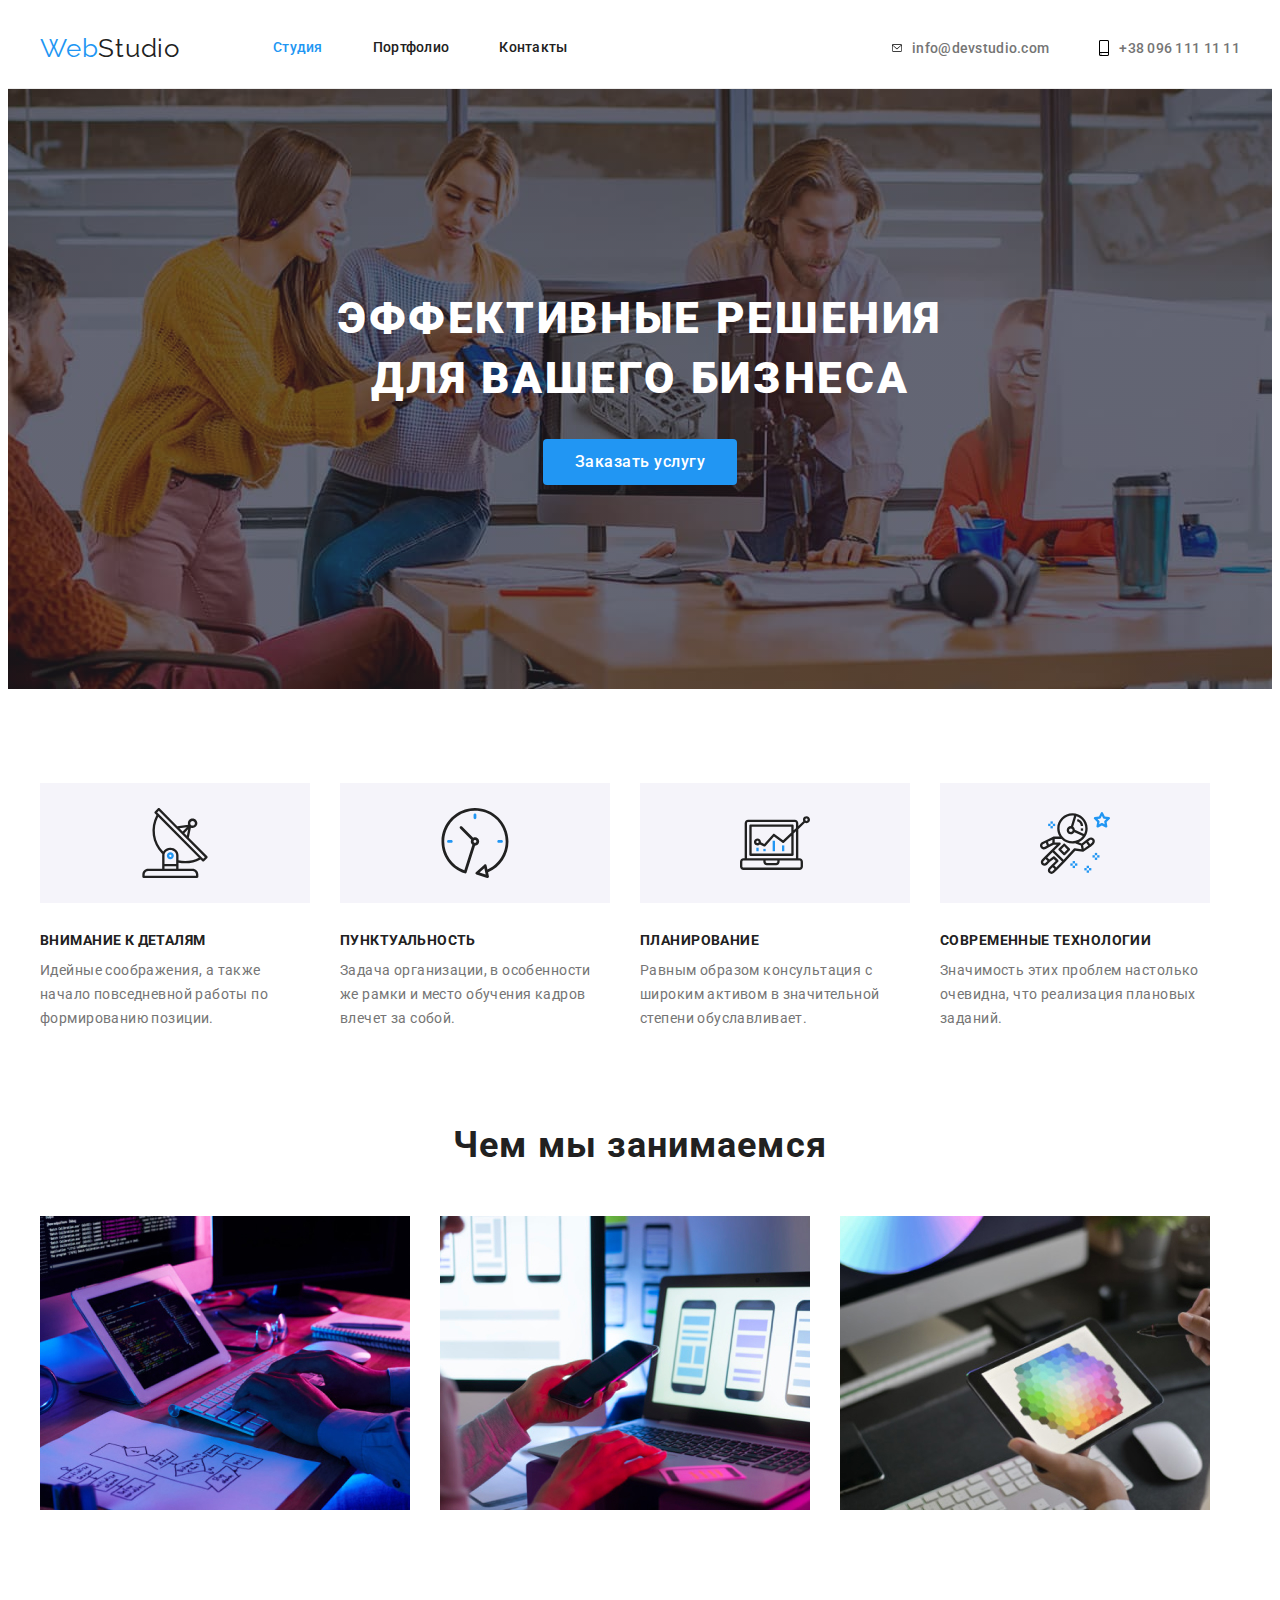
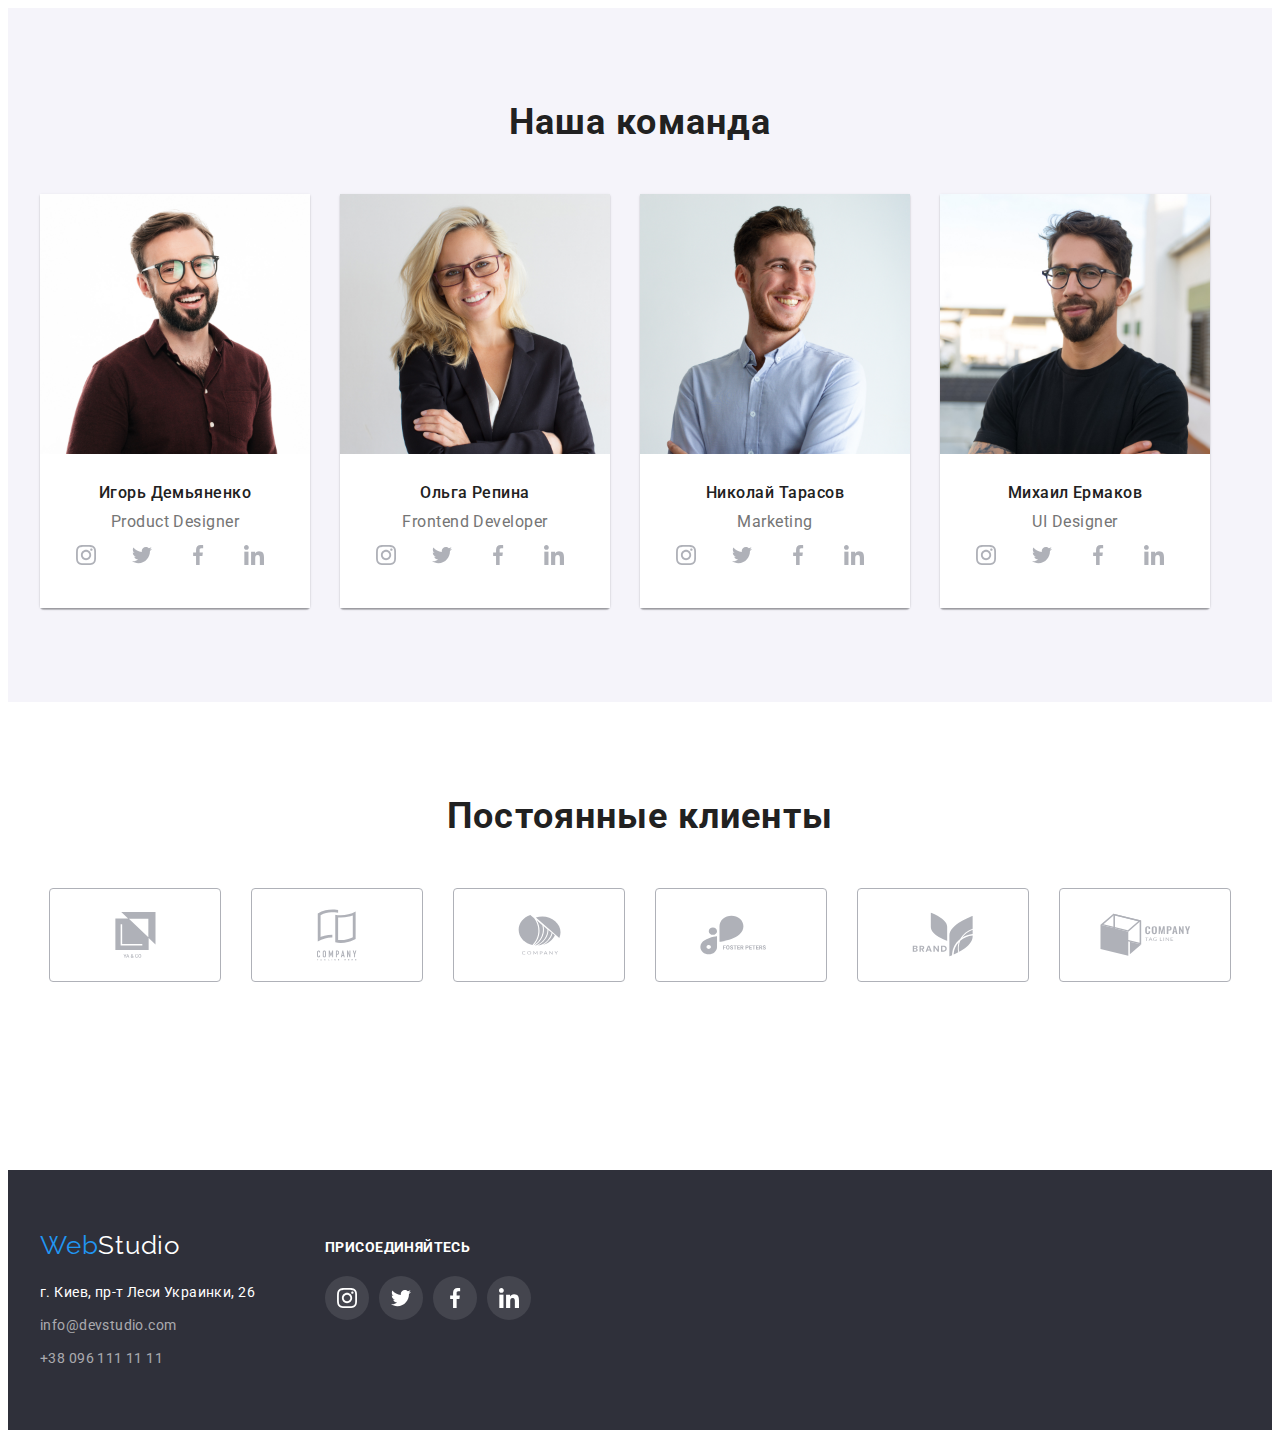
==== index.html @ 453e437d "homework4" ====
<!DOCTYPE html>
<html lang="ru">

<head>
	<meta charset="UTF-8" />
	<meta http-equiv="X-UA-Compatible" content="IE=edge" />
	<meta name="viewport" content="width=device-width, initial-scale=1.0" />
	<title>Studio</title>

	<link rel="stylesheet" href="https://cdnjs.cloudflare.com/ajax/libs/modern-normalize/1.1.0/modern-normalize.min.css"
		integrity="sha512-wpPYUAdjBVSE4KJnH1VR1HeZfpl1ub8YT/NKx4PuQ5NmX2tKuGu6U/JRp5y+Y8XG2tV+wKQpNHVUX03MfMFn9Q=="
		crossorigin="anonymous" referrerpolicy="no-referrer" />

	<link rel="preconnect" href="https://fonts.googleapis.com">

	<link rel="preconnect" href="https://fonts.gstatic.com" crossorigin>

	<link
		href="https://fonts.googleapis.com/css2?family=Raleway:wght@700&family=Roboto:wght@400;500;700;900&display=swap"
		rel="stylesheet">

	<link rel="stylesheet" href="./css/styles.css ">
</head>

<body>
	<header class="header">
		<div class="container header-container">
			<a class="logo link" href="">Web<span>Studio</span></a>
			<nav>
				<ul class="site-nav list">
					<li class="item"><a href="" class="link current">Студия</a></li>
					<li class="item"><a href="./portfolio.html " class="link">Портфолио</a></li>
					<li class="item"><a href="" class="link">Контакты</a></li>
				</ul>
			</nav>
			<div class="contact">
				<a href="mailto:info@devstudio.com" class="link contact-link">
					<svg class="header-icon" width="10" height="16">
						<use href="./images/icons.svg#icon-envelope-hover"></use>
					</svg>
					info@devstudio.com</a>
				<a href="tel:+380961111111" class="link contact-link"><svg class="header-icon" width="10" height="16">
						<use href="./images/icons.svg#icon-smartphone"></use>
					</svg>
					+38 096 111 11 11
				</a>
			</div>
		</div>

	</header>

	<main>
		<section class="hero">
			<div class="overlay">
				<div class="container hero-box">
					<h1 class="hero-title">Эффективные решения для вашего бизнеса</h1>
					<button type="button" class="button primary">Заказать услугу</button>
				</div>
			</div>
		</section>

		<section class="features">
			<div class="container">
				<ul class="features-list list">
					<li class="features-item icon-attention">
						<p class="features-title">Внимание к деталям</p>
						<p class="features-text">
							Идейные соображения, а также начало повседневной работы по
							формированию позиции.
						</p>
					</li>

					<li class="features-item icon-punctuality">
						<p class="features-title">Пунктуальность</p>
						<p class="features-text">
							Задача организации, в особенности же рамки и место обучения кадров
							влечет за собой.
						</p>
					</li>

					<li class="features-item icon-planning">
						<p class="features-title">Планирование</p>
						<p class="features-text">
							Равным образом консультация с широким активом в значительной
							степени обуславливает.
						</p>
					</li>

					<li class="features-item icon-technologies">
						<p class="features-title">Современные технологии</p>
						<p class="features-text">
							Значимость этих проблем настолько очевидна, что реализация
							плановых заданий.
						</p>
					</li>
				</ul>
			</div>
		</section>

		<section class="services">
			<div class="container">
				<h2 class="section-title">Чем мы занимаемся</h2>
				<ul class="services-list list">
					<li class="services-item">
						<img src="./images/what we do/img1.jpg" alt="чем мы занимаемся 1" width="370" />
					</li>
					<li class="services-item">
						<img src="./images/what we do/img2.jpg" alt="чем мы занимаемся 2" width="370" />
					</li>
					<li class="services-item">
						<img src="./images/what we do/img3.jpg" alt="чем мы занимаемся 3" width="370" />
					</li>
				</ul>
			</div>
		</section>

		<section class="team">
			<div class="container">
				<h2 class="section-title">Наша команда</h2>
				<ul class="team-list list">
					<li class="team-card">
						<img src="./images/team/img1.jpg" alt="демьяненко" width="270" />
						<div class="team-info">
							<p class="team-name">Игорь Демьяненко</p>
							<p class="team-position">Product Designer</p>
							<ul class="social-media list">
							<li class="social-media-item">
								<a class="social-media-link link" href="">
									<svg class="social-media-icon" width="20" height="20">
										<use href="./images/icons.svg#icon-instagram-2"></use>
									</svg>
								</a>
							</li>

							<li class="social-media-item">
								<a class="social-media-link link" href="">
									<svg class="social-media-icon" width="20" height="20">
										<use href="./images/icons.svg#icon-twitter-1"></use>
									</svg>
									</a>
							</li>

							<li class="social-media-item">
								<a class="social-media-link link" href="">
									<svg class="social-media-icon"  width="20" height="20">
										<use href="./images/icons.svg#icon-facebook-1"></use>
									</svg>
									</a>
							</li>

							<li class="social-media-item">
								<a class="social-media-link link" href="">
									<svg class="social-media-icon"  width="20" height="20">
										<use href="./images/icons.svg#icon-linkedin-1"></use>
									</svg>
									</a>
							</li>
						</ul>
						</div>
						
					</li>

					<li class="team-card">
						<img src="./images/team/img2.jpg" alt="репина" width="270" />
						<div class="team-info">
							<p class="team-name">Ольга Репина</p>
							<p class="team-position">Frontend Developer</p>
						

						<ul class="social-media list">
							<li class="social-media-item">
								<a class="social-media-link link" href="">
									<svg class="social-media-icon"  width="20" height="20">
										<use href="./images/icons.svg#icon-instagram-2"></use>
									</svg>
									</a>
							</li>

							<li class="social-media-item">
								<a class="social-media-link link" href="">
									<svg class="social-media-icon" width="20" height="20">
										<use href="./images/icons.svg#icon-twitter-1"></use>
										</a>
									</svg>
							</li>

							<li class="social-media-item">
								<a class="social-media-link link" href="">
									<svg class="social-media-icon" width="20" height="20">
										<use href="./images/icons.svg#icon-facebook-1"></use>
									</svg>
									</a>
							</li>

							<li class="social-media-item">
								<a class="social-media-link link" href="">
									<svg class="social-media-icon" width="20" height="20">
										<use href="./images/icons.svg#icon-linkedin-1"></use>
									</svg>
									</a>
							</li>
						</ul>
						</div>
					</li>

					<li class="team-card">
						<img src="./images/team/img3.jpg" alt="тарасов" width="270" />
						<div class="team-info">
							<p class="team-name">Николай Тарасов</p>
							<p class="team-position">Marketing</p>
						
						<ul class="social-media list">
							<li class="social-media-item">
								<a class="social-media-link link" href="">
									<svg class="social-media-icon" width="20" height="20">
										<use href="./images/icons.svg#icon-instagram-2"></use>
									</svg>
									</a>
							</li>

							<li class="social-media-item">
								<a class="social-media-link link" href="">
									<svg class="social-media-icon" width="20" height="20">
										<use href="./images/icons.svg#icon-twitter-1"></use>
										</a>
									</svg>
							</li>

							<li class="social-media-item">
								<a class="social-media-link link" href="">
									<svg class="social-media-icon" width="20" height="20">
										<use href="./images/icons.svg#icon-facebook-1"></use>
									</svg>
									</a>
							</li>

							<li class="social-media-item">
								<a class="social-media-link link" href="">
									<svg class="social-media-icon" width="20" height="20">
										<use href="./images/icons.svg#icon-linkedin-1"></use>
									</svg>
									</a>
							</li>
						</ul>
						</div>
					</li>

					<li class="team-card">
						<img src="./images/team/img4.jpg" alt="ермаков" width="270" />
						<div class="team-info">
							<p class="team-name">Михаил Ермаков</p>
							<p class="team-position">UI Designer</p>
						
						<ul class="social-media list">
							<li class="social-media-item">
								<a class="social-media-link link" href="">
									<svg class="social-media-icon" width="20" height="20">
										<use href="./images/icons.svg#icon-instagram-2"></use>
									</svg>
									</a>
							</li>

							<li class="social-media-item">
								<a class="social-media-link link" href="">
									<svg class="social-media-icon"  width="20" height="20">
										<use href="./images/icons.svg#icon-twitter-1"></use>
										</a>
									</svg>
							</li>

							<li class="social-media-item">
								<a class="social-media-link link" href="">
									<svg class="social-media-icon" width="20" height="20">
										<use href="./images/icons.svg#icon-facebook-1"></use>
									</svg>
									</a>
							</li>

							<li class="social-media-item">
								<a class="social-media-link link" href="">
									<svg class="social-media-icon"  width="20" height="20">
										<use href="./images/icons.svg#icon-linkedin-1"></use>
									</svg>
									</a>
							</li>
						</ul>
						</div>
					</li>
				</ul>
			</div>
		</section>
	</main>

	<section class="clients">
		<div class="container">
			<h2 class="section-title">Постоянные клиенты</h2>
			<ul class="clients-list list">
				<li class="clients-item"><a href="" class="clients-link link ">
						<svg class="clients-icon"  width="41" height="46">
							<use href="./images/icons.svg#icon-group1"></use>
						</svg> </a> </li>

				<li class="clients-item"><a href="" class="clients-link link ">
						<svg class="clients-icon" width="40" height="52">
							<use href="./images/icons.svg#icon-group2"></use>
						</svg> </a> </li>

				<li class="clients-item"><a href="" class="clients-link link ">
						<svg class="clients-icon" width="43" height="41">
							<use href="./images/icons.svg#icon-group3"></use>
						</svg> </a> </li>

				<li class="clients-item"><a href="" class="clients-link link">
						<svg class="clients-icon" width="84" height="40">
							<use href="./images/icons.svg#icon-group4"></use>
						</svg> </a> </li>

				<li class="clients-item"><a href="" class="clients-link link">
						<svg class="clients-icon"  width="62" height="45">
							<use href="./images/icons.svg#icon-group5"></use>
						</svg> </a></li>

				<li class="clients-item"><a href="" class="clients-link link ">
						<svg class="clients-icon" width="93" height="43">
							<use href="./images/icons.svg#icon-group6"></use>
						</svg></a></li>
						
			</ul>

		</div>
	</section>

	<footer class="footer">
		<div class="container">
		<div class="footer-info">
		<div class="address">
				<a class="logo link logo-footer" href="">Web<span>Studio</span></a>
				<address>
					<p class="address-name">г. Киев, пр-т Леси Украинки, 26</p>

					<ul class="list">
						<li class="footer-item"><a href="mailto:info@devstudio.com"
								class="footer-link">info@devstudio.com</a></li>
						<li class="footer-item"><a href="tel:+380961111111" class="footer-link">+38 096 111 11 11</a>
						</li>
					</ul>
					</address>
		      </div>


						<div class="join">
							<p class="join-title">ПРИСОЕДИНЯЙТЕСЬ</p>

								<ul class="social-media-footer list">
							<li class="social-footer-item">
								<a class="social-footer-link link" href="">
									<svg class="social-footer-icon" width="20" height="20">
										<use href="./images/icons.svg#icon-instagram-2"></use>
									</svg>
									</a>
							</li>

							<li class="social-footer-item">
								<a class="social-footer-link link" href="">
									<svg class="social-footer-icon" width="20" height="20">
										<use href="./images/icons.svg#icon-twitter-1"></use>
										</a>
									</svg>
							</li>

							<li class="social-footer-item">
								<a class="social-footer-link link" href="">
									<svg class="social-footer-icon" width="20" height="20">
										<use href="./images/icons.svg#icon-facebook-1"></use>
									</svg>
									</a>
							</li>

							<li class="social-footer-item">
								<a class="social-footer-link link" href="">
									<svg class="social-footer-icon" width="20" height="20">
										<use href="./images/icons.svg#icon-linkedin-1"></use>
									</svg>
									</a>
							</li>
						</ul>
						</div>
						</div>

				

		</div>
	</footer>
</body>

</html>
---- css/styles.css ----
:root {
	--primary-text-color: #212121;
	--additional-tex-color: #757575;
	--white-color: #FFFFFF;
	--accent-color: #2196F3;
	--white-transparent: rgba(255, 255, 255, 0.6);
	--button-bg-color: #F5F4FA;

}

body {
	background-color: #FFFFFF;
	color: var(--primary-text-color);
	font-family: Roboto, sans-serif;
}

/* цвет текста основной #212121 */
/* цвет текста вторичный #757575*/
/* цвет текста белый #FFFFFF */
/* цвет текста акцентный #2196F3 */
/* цвет белый прозрачный  rgba(255, 255, 255, 0.6) */
/* цвет фона основной #FFFFFF */
/* цвет фона черный #2F303A */
/* цвет фона серый  #F5F4FA */

.container {
	width: 1200px;
	padding-left: 15px;
	padding-right: 15px;
	margin: 0 auto;
}

.list {
	list-style: none;
	padding: 0px;
	margin: 0px;
}

.link {
	text-decoration: none;
}

/* header */
.header {
	border-bottom: 1px solid #ECECEC;
}

.header span {
	color: var(--primary-text-color);
}

.header-container {
	display: flex;
	align-items: center;
}

.header-icon:hover{
fill: #2196F3;
}


.logo {
	display: inline-block;
	color: var(--accent-color);
	font-family: Raleway, sans-serif;
	font-size: 26px;
	line-height: 1.19;
	letter-spacing: 0.03em;
}

/* site nav */

.site-nav {
	display: flex;
	margin-left: 93px;
}

.site-nav .item+.item {
	margin-left: 50px;
}

.site-nav .link {
	display: block;
	padding-top: 32px;
	padding-bottom: 32px;

	color: var(--primary-text-color);
	font-weight: 500;
	font-size: 14px;
	line-height: 1.14;
	letter-spacing: 0.02em;

}

.site-nav .link:hover,
.site-nav .link:focus {
	color: var(--accent-color);
}

.site-nav .link.current {
	color: var(--accent-color);
}

.contact-link:hover .header-icon,
.contact-link:focus .header-icon{
	fill: #2196F3;
}

/* contact */


.contact {
	display: flex;
	align-items: center;
	margin: 0 0 0 auto;

}

.contact .link {
	color: var(--additional-tex-color);
	font-size: 14px;
	letter-spacing: 0.02em;
	display: flex;
	align-items: center;
}

.contact .link:hover,
.contact .link:focus {
	color: var(--accent-color);
}

.contact-link {
	margin-left: 50px;
	font-weight: 500;
}

.contact-link svg {
	margin: 0 10px 0 0;
}

.contact-link:first-child {
	margin: 0;
}

/* hero */

.hero {
	background-color: #2F303A;
	text-align: center;
	
}  

.overlay {
	height: 600px;
	outline: 1ps solid black;
	margin-left: auto;
	margin-right: auto;
	background-size: cover;
	background-repeat: no-repeat;
	background-position: center;
	background-image: linear-gradient(to right,
	rgba(47, 48, 58, 0.4),
	rgba(47, 48, 58, 0.4)),
	url(../images/background/background.jpg)
	; 

}
.hero-box {
	max-width: 696px;
	text-align: center;
	margin: 0 auto;
	padding: 200px 0;

	
}

.hero-title {
	margin-top: 0;
	margin-bottom: 30px;
	color: var(--white-color);
	font-weight: 900;
	font-size: 44px;
	line-height: 1.36;
	text-transform: uppercase;
	letter-spacing: 0.06em;

}

.hero-button {
	margin-bottom: 200px;
}

/* section */

.section-title {
	margin-top: 0px;
	margin-bottom: 0px;
	color: var(--primary-text-color);
	font-weight: 700;
	font-size: 36px;
	line-height: 1.16;
	text-align: center;
	letter-spacing: 0.03em;
}

/* features */

.features {
	padding: 94px 0 0;
}

.features-list {
	display: flex;
}

.features-item {
	margin: 0 30px 0 0;
	max-width: 270px;
}

.features-item:last-child {
	margin: 0;
}

.features-item::before{
	display: block;
	content:"";
	height: 120px;
	background-repeat: no-repeat;
 	background-size: contain;
	background-position: center;
	background-color: #F5F4FA ;
	background-size:auto;
	margin: 0 0 30px;
}

.icon-attention::before{
  background-image: url(../images/background/antenna\ 1.svg);
  
}

.icon-punctuality::before{
	background-image: url(../images/background/clock\ 1.svg);
}

.icon-planning::before{
	background-image: url(../images/background/diagram\ 1.svg);}



.icon-technologies::before{
	 background-image: url(../images/background/astronaut\ 1.svg);
}


.features-title {
	color: var(--primary-text-color);
	font-weight: 700;
	font-size: 14px;
	line-height: 1.14;
	text-transform: uppercase;
	letter-spacing: 0.03em;
	margin: 0 0 10px;
}

.features-text {
	color: var(--additional-tex-color);
	font-weight: 400;
	font-size: 14px;
	line-height: 1.71;
	letter-spacing: 0.03em;
	margin: 0;
}

/* services */

.services {
	padding: 94px 0;
}

.services-list {
	display: flex;
	margin-top: 50px;
}

.services-item+.services-item {
	margin-left: 30px;
}

/* team */
.team {
	background-color: #F5F4FA;
	padding: 94px 0;

}

.team-list {
	display: flex;
	margin-top: 50px;

}

.team-card{
	font-size: 0;
	box-shadow: 0px 1px 3px rgba(0, 0, 0, 0.12), 0px 1px 1px rgba(0, 0, 0, 0.14), 0px 2px 1px rgba(0, 0, 0, 0.2);
		border-radius: 0px 0px 4px 4px;
}

.team-card+.team-card {
	margin-left: 30px;
}

.team-name {
	margin: 0 0 10px;
	color: var(--primary-text-color);
	font-weight: 500;
	font-size: 16px;
	line-height: 1.18;
	letter-spacing: 0.03em;
	text-align: center;
}

.team-position {
	margin: 0;
	color: var(--additional-tex-color);
	font-weight: 400;
	font-size: 16px;
	line-height: 1.18;
	letter-spacing: 0.03em;
	text-align: center;
}

.team-info{
	margin: 0;
	padding: 30px 0;
	background-color: #fff;
}

/* social-media */

.social-media {
	display: flex;
	justify-content: center;
}

.social-media-item:not(last child) {
	margin-right: 10px;
}

.social-media-link{
	display: flex;
	align-items: center;
	justify-content: center;
	width: 44px;
	height: 44px;
	background-color: #fff;
	border-radius: 50px;
	border: 1px solid #FFFFFF
	
}

.social-media-icon{
	fill: #AFB1B8;
}

.social-media-link:hover,
.social-media-link:focus {
	background-color: var(--accent-color);
}

.social-media-link:hover .social-media-icon,
.social-media-link:focus .social-media-icon {
fill:#FFFFFF;
}

/* clients */

.clients {
	padding: 94px 0;
}

.clients-list{
	display: flex;
	justify-content: center;
	align-items: center;
	margin-top: 50px;
	margin-bottom: 94px;
	
}

.clients-item {
	margin-right: 30px;
}
.clients-item:last-child {
	margin: 0;

}
.clients-link {
	display: flex;
	align-items: center;
	justify-content: center;
	width: 170px; 
	height: 92px ;
	border: 1px solid #AFB1B8 ;
	border-radius:4px;
}

.clients-link:hover {
	border: 1px solid #2196F3;
}

.clients-link:hover .clients-icon,
.clients-link:focus .clients-icon {
	fill: #2196F3;
}

.clients-icon {
	fill:#AFB1B8 ;

}



/* footer */
.footer {
	background-color: #2F303A;
	padding: 60px 0;

}

.footer span {
	color: var(--white-color);
}

.footer-item {
	margin: 0 0 9px;
}

.footer-item:last-child {
	margin: 0;
}


.address-name {
	display: inline-block;
	color: var(--white-color);
	font-style: normal;
	font-weight: 400;
	font-size: 14px;
	line-height: 1.71;
	letter-spacing: 0.03em;
	margin: 0 0 9px;
}

.footer-link {
	display: inline-block;
	text-decoration: none;
	color: var(--white-transparent);
	font-style: normal;
	font-weight: 400;
	font-size: 14px;
	line-height: 1.71;
	letter-spacing: 0.03em;
}


.social-media-footer {
	display: flex;
	justify-content: left;
}

.social-footer-item:not(last child) {
	margin-right: 10px;
}

.social-footer-link {
	display: flex;
	align-items: center;
	justify-content: center;
	width: 44px;
	height: 44px;
	background-color:rgba(255, 255, 255, 0.1);
	border-radius: 50px;
	}

.social-footer-icon{
	fill: #fff;}

.social-footer-link:hover ,
.social-footer-link:focus {

	background-color: var(--accent-color) ;
}

.footer-info{
	display: flex;
}

.join{
	margin-left: 70px;
	}

.logo-footer{
	margin-bottom: 20px;
}

.join-title {
	display:inline-block;
	margin-top: 10px;
	margin-bottom: 20px;
	color: var(--white-color);
	font-weight: 700;
	font-size: 14px;
	line-height: 1.14;
	letter-spacing: 0.03em;
	text-align: left;
	vertical-align: center;
}

/* button */
.button {
	display: inline-block;
	padding: 10px 32px;
	min-width: 136px;

	font-family: inherit;
	font-weight: 500;
	font-size: 16px;
	line-height: 1.62;
	text-align: center;
	letter-spacing: 0.03em;
	border-radius: 4px;
	cursor: pointer;
}

.button-item.primary,
.button.primary {
	color: var(--white-color);
	background-color: var(--accent-color);
	border: transparent;
}

.button-item.secondary,
.button.secondary {
	color: var(--primary-text-color);
	background-color: var(--button-bg-color));
	border: transparent;
}

.button-item.secondary:hover,
.button-item.secondary:focus,
.button.secondary:hover,
.button.secondary:focus {
	color: var(--white-color);
	background-color: var(--accent-color);
	border: transparent;
}

.button-box {
	display: flex;
	justify-content: center;
}

.button-item {
	margin-left: 8px;
	font-size: 16px;
	line-height: 1.62;
	text-align: center;
	letter-spacing: 0.03em;
	border-radius: 4px;
	padding: 6px 22px;
	background-color:#F5F4FA;
	cursor: pointer;
	font-weight: 500;
}
.button-item:first-child {
margin: 0;

}
/* portfolio */

.porfolio-filter {

	margin: 0 0 50px;
}

.portfolio {
padding: 94px 0;
}

.portfolio h2 {
	color: var(--primary-text-color);
	font-weight: 700;
	font-size: 18px;
	line-height: 2;
	letter-spacing: 0.06em;
}

.portfolio p {
	color: var(--additional-tex-color);
	font-weight: 400;
	font-size: 16px;
	line-height: 1.87;
	letter-spacing: 0.03em;
}

.portfolio-box {
	display: flex;
	flex-wrap: wrap;
	margin: 0 -15px;
}

.portfolio-card {
	margin: 0 15px 30px;
	max-width: 370px;
}

.portfolio-info{
	border: 1px solid #EEEEEE;
	border-top: none;
	padding: 20px 24px;
}
.portfolio-link {
	font-size: 0;
	display: block;
}

.portfolio-title {
	margin: 0 0 4px;
}

.portfolio-text {
	margin: 0;
}
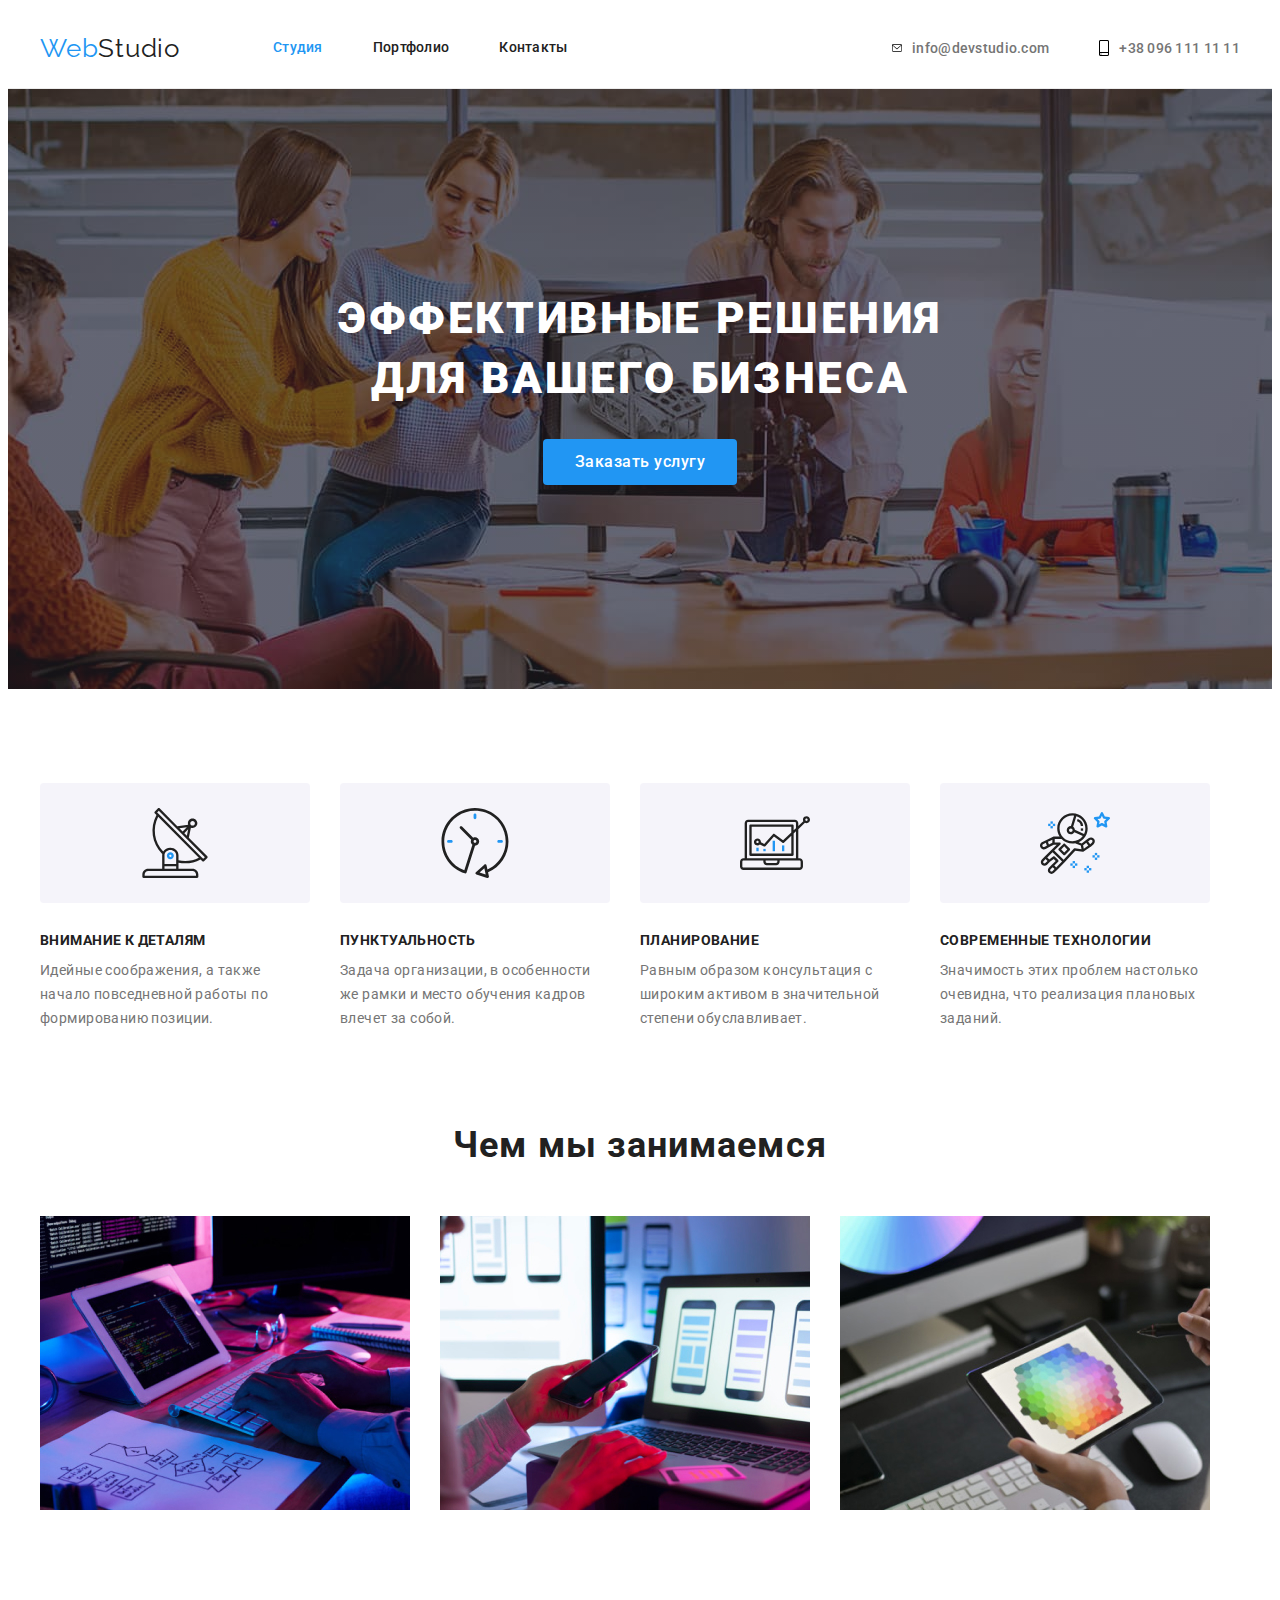
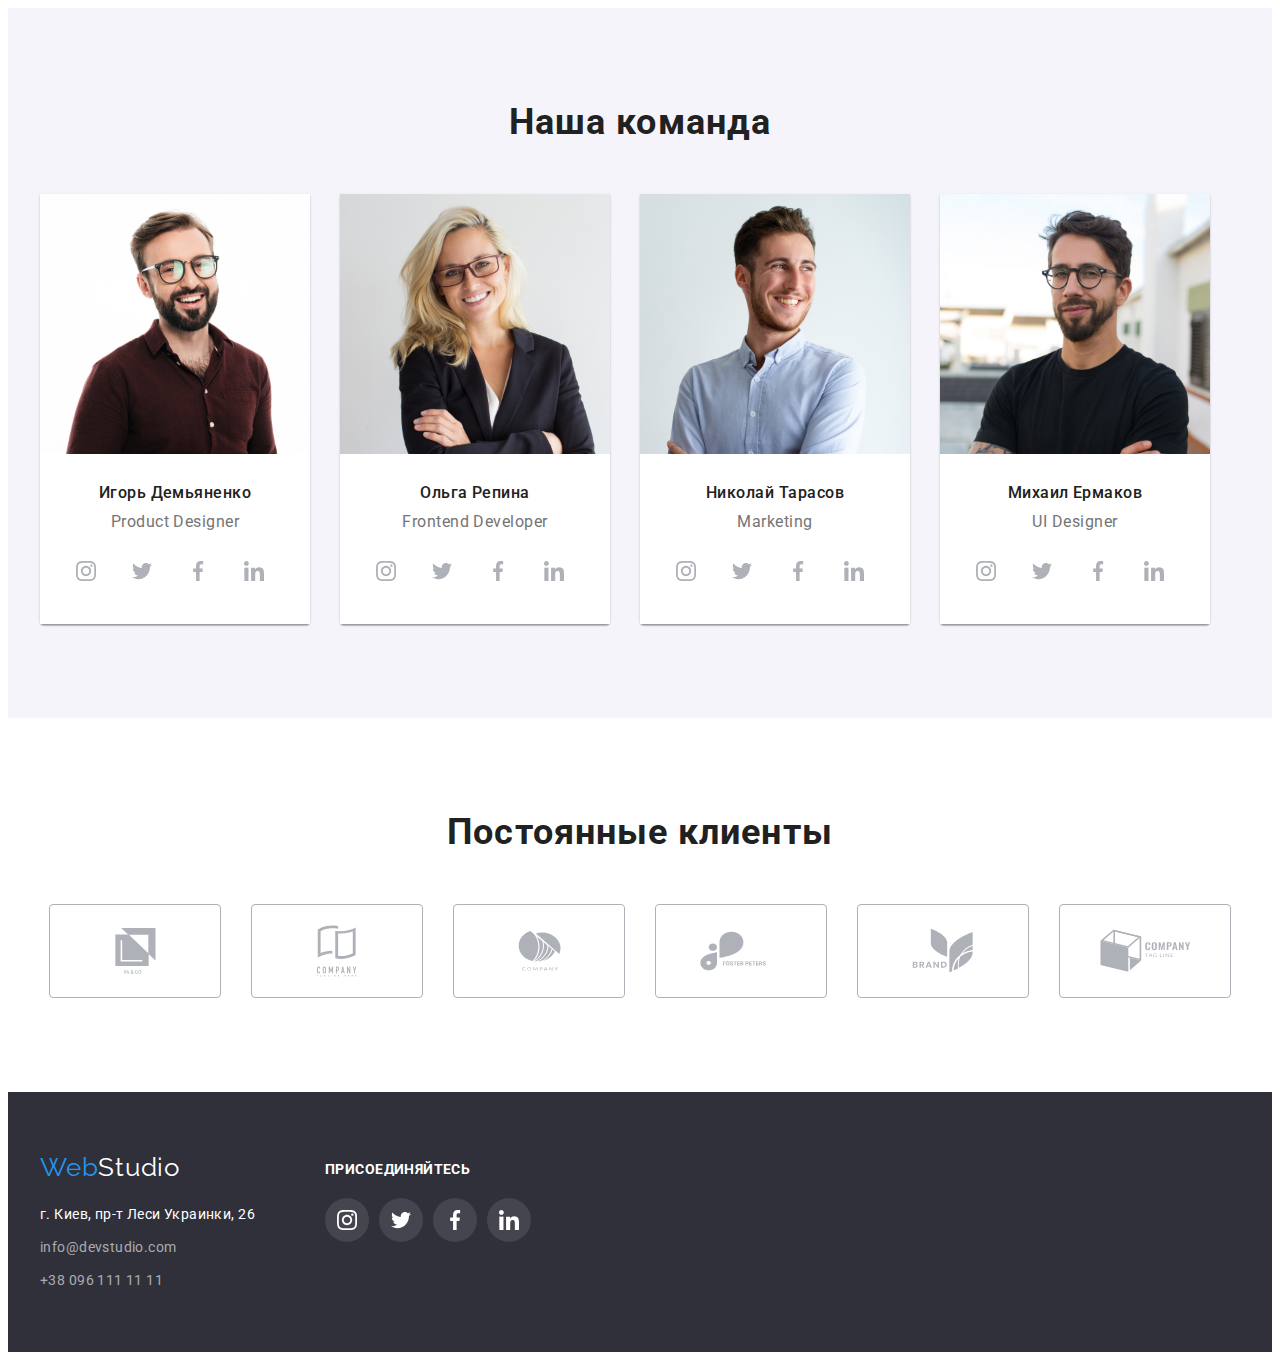
==== commit a6f8055d: "homework4" ====
--- a/index.html
+++ b/index.html
@@ -289,9 +289,8 @@
 				</ul>
 			</div>
 		</section>
-	</main>
-
-	<section class="clients">
+
+			<section class="clients">
 		<div class="container">
 			<h2 class="section-title">Постоянные клиенты</h2>
 			<ul class="clients-list list">
@@ -329,6 +328,9 @@
 
 		</div>
 	</section>
+	</main>
+
+
 
 	<footer class="footer">
 		<div class="container">
--- a/css/styles.css
+++ b/css/styles.css
@@ -232,6 +232,8 @@
 	background-color: #F5F4FA ;
 	background-size:auto;
 	margin: 0 0 30px;
+	border-radius: 4px;
+
 }
 
 .icon-attention::before{
@@ -322,6 +324,7 @@
 
 .team-position {
 	margin: 0;
+	margin-bottom: 16px;
 	color: var(--additional-tex-color);
 	font-weight: 400;
 	font-size: 16px;
@@ -384,7 +387,6 @@
 	justify-content: center;
 	align-items: center;
 	margin-top: 50px;
-	margin-bottom: 94px;
 	
 }
 
@@ -573,10 +575,7 @@
 	cursor: pointer;
 	font-weight: 500;
 }
-.button-item:first-child {
-margin: 0;
-
-}
+
 /* portfolio */
 
 .porfolio-filter {
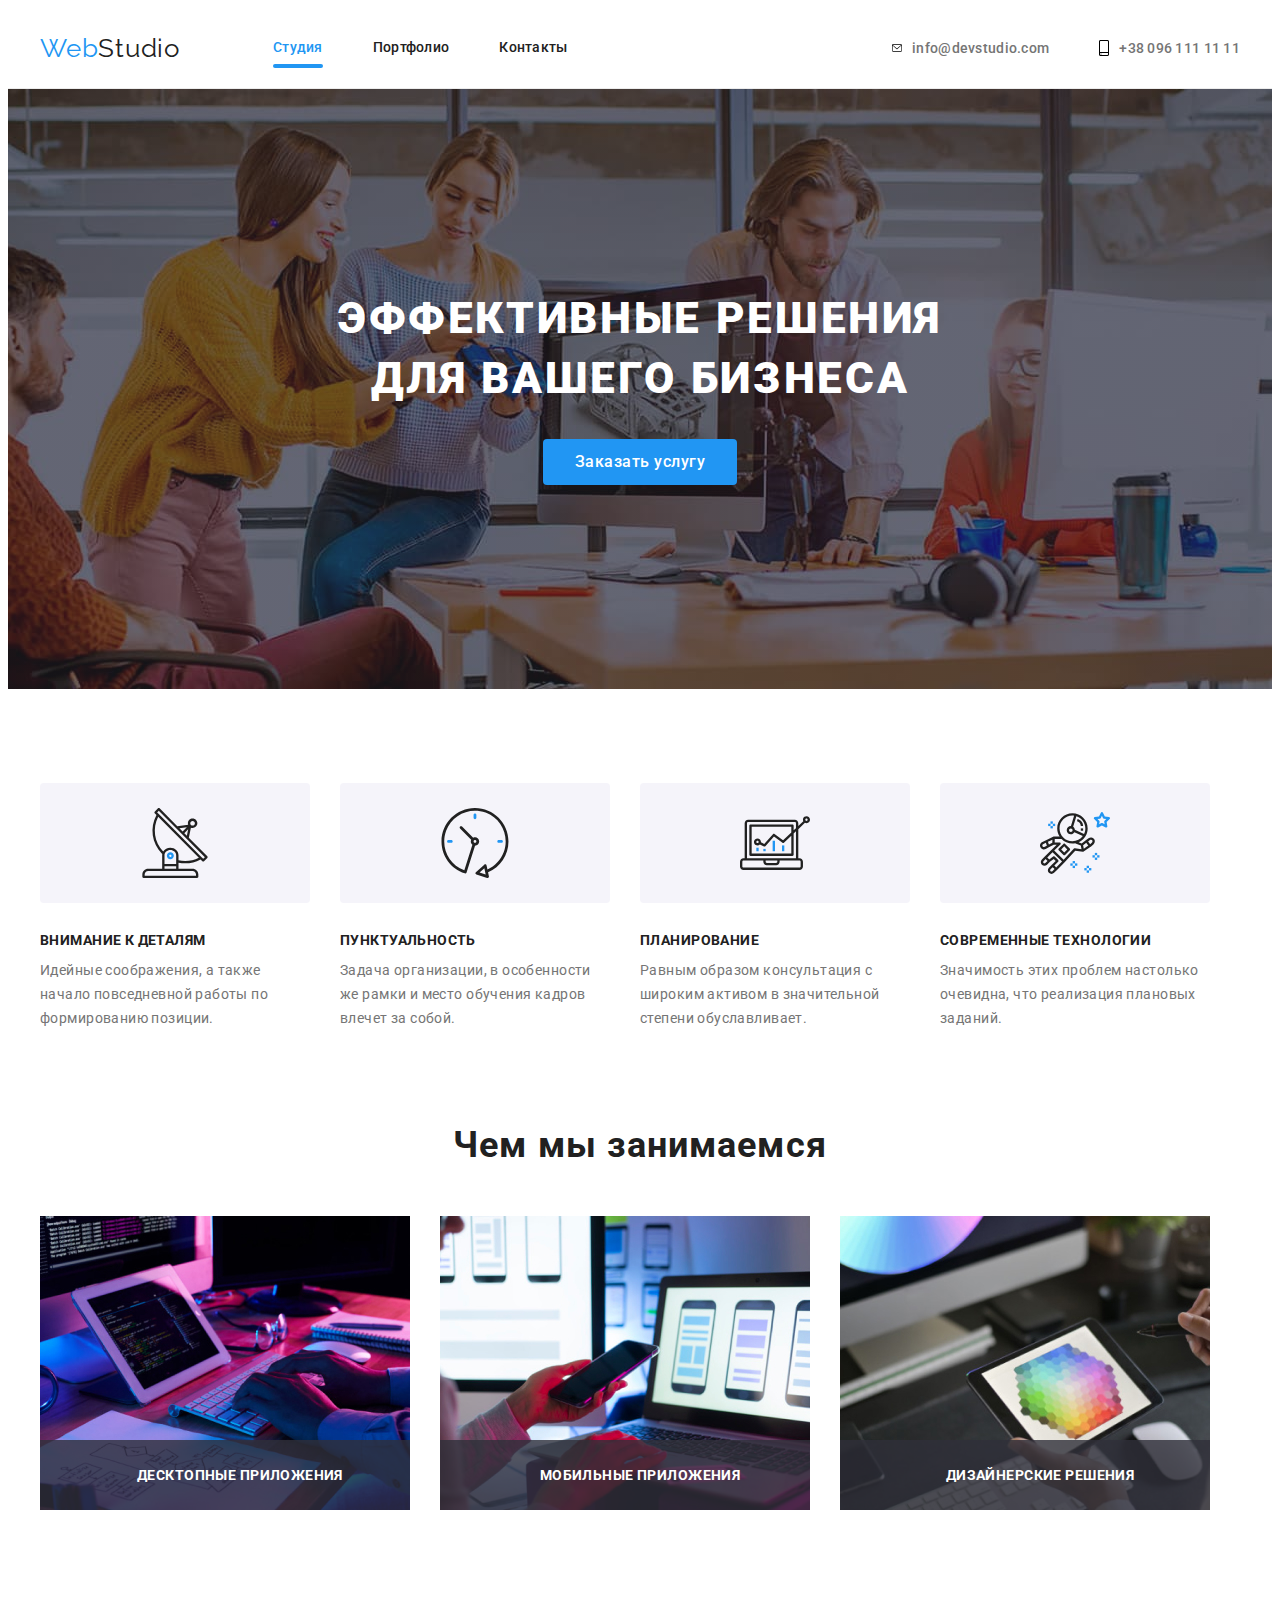
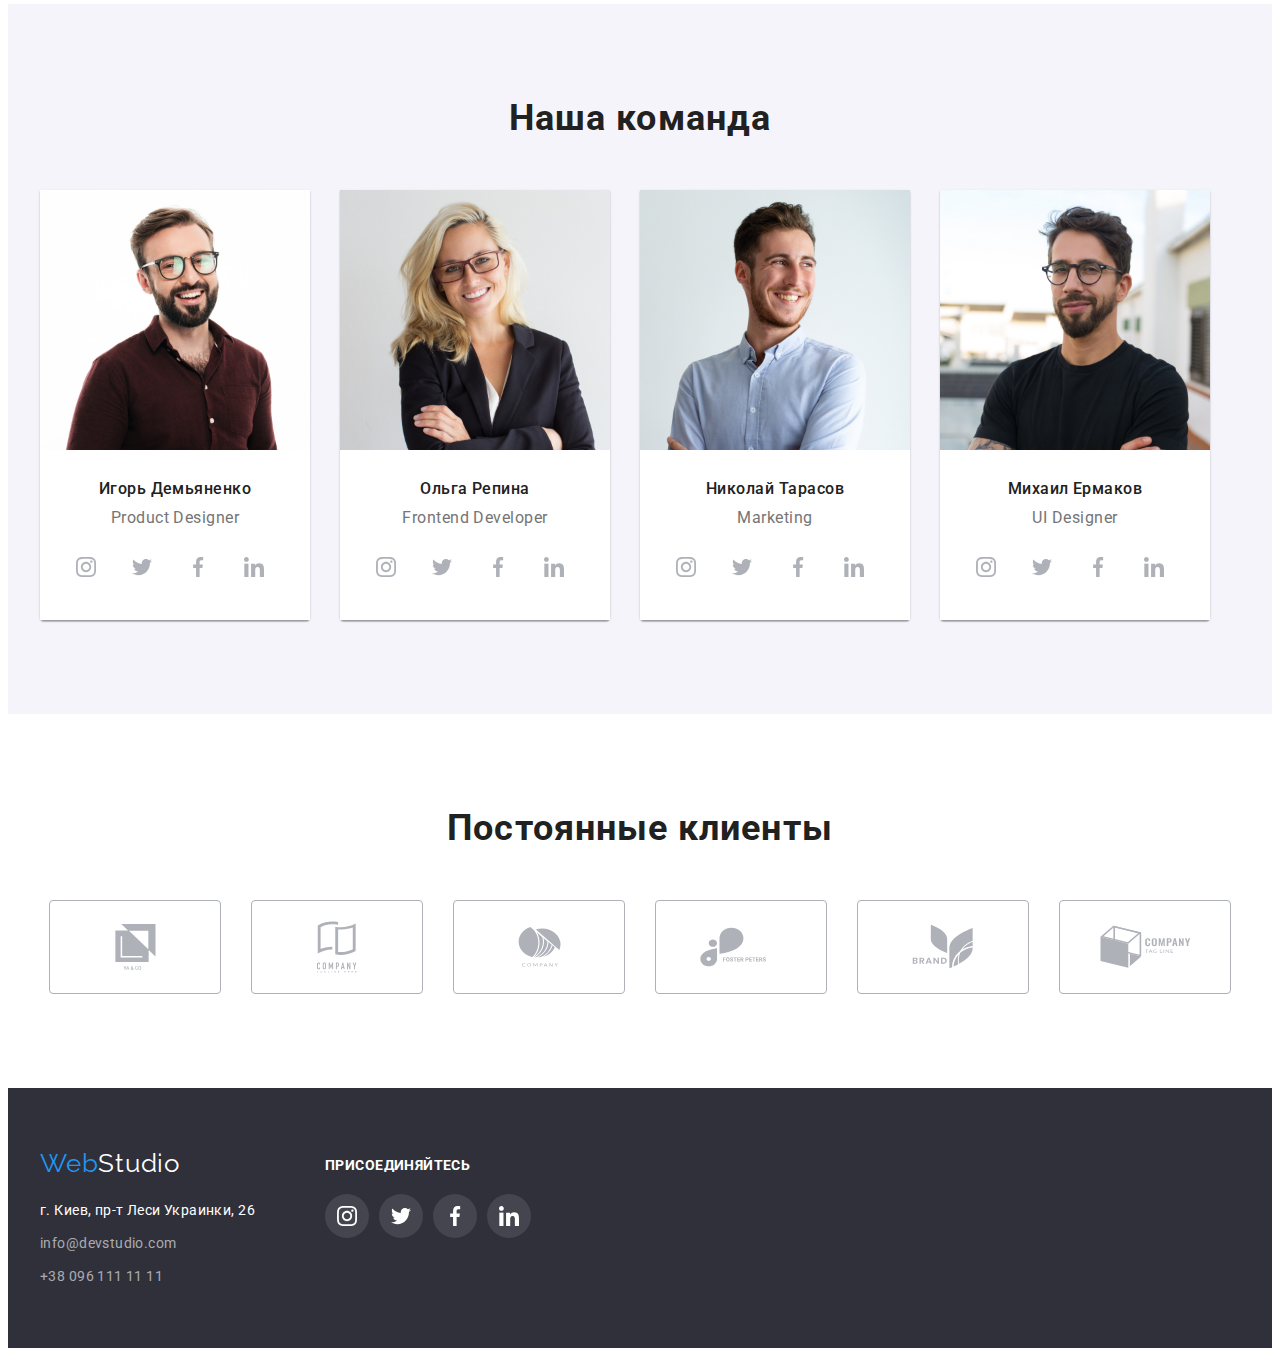
==== commit 0ab7870a: "homework5" ====
--- a/index.html
+++ b/index.html
@@ -18,6 +18,7 @@
 	<link
 		href="https://fonts.googleapis.com/css2?family=Raleway:wght@700&family=Roboto:wght@400;500;700;900&display=swap"
 		rel="stylesheet">
+	<link rel="stylesheet" href="https://cdnjs.cloudflare.com/ajax/libs/animate.css/4.1.1/animate.min.css" />
 
 	<link rel="stylesheet" href="./css/styles.css ">
 </head>
@@ -54,9 +55,16 @@
 			<div class="overlay">
 				<div class="container hero-box">
 					<h1 class="hero-title">Эффективные решения для вашего бизнеса</h1>
-					<button type="button" class="button primary">Заказать услугу</button>
+					<button data-modal-open type="button" class="button primary">Заказать услугу</button>
+
+					<div class="backdrop is-hidden data-backdrop">
+						<div class="modal">
+							<p>Lorem ipsum dolor sit amet consectetur adipisicing elit. Deserunt quam sit a accusamus, dignissimos, debitis velit fugiat laudantium tempora illo ea repudiandae magnam sint non, hic recusandae! Quas, aperiam. Quam!</p>
+						</div>
+					</div>
+			    
 				</div>
-			</div>
+				</div>
 		</section>
 
 		<section class="features">
@@ -102,15 +110,36 @@
 				<h2 class="section-title">Чем мы занимаемся</h2>
 				<ul class="services-list list">
 					<li class="services-item">
-						<img src="./images/what we do/img1.jpg" alt="чем мы занимаемся 1" width="370" />
-					</li>
+		
+					<img src="./images/what we do/img1.jpg" alt="чем мы занимаемся 1" width="370" />
+						<div class="services-box">
+							<p class="services-descr">Десктопные приложения</p>
+						</div>
+					</li>
+
+
 					<li class="services-item">
 						<img src="./images/what we do/img2.jpg" alt="чем мы занимаемся 2" width="370" />
-					</li>
+
+						<div class="services-box">
+							<p class="services-descr">Мобильные приложения</p>
+						</div>
+					</li>
+
+
 					<li class="services-item">
 						<img src="./images/what we do/img3.jpg" alt="чем мы занимаемся 3" width="370" />
+
+						<div class="services-box">
+							<p class="services-descr">Дизайнерские решения</p>
+						</div>
 					</li>
 				</ul>
+
+
+
+
+
 			</div>
 		</section>
 
@@ -124,40 +153,40 @@
 							<p class="team-name">Игорь Демьяненко</p>
 							<p class="team-position">Product Designer</p>
 							<ul class="social-media list">
-							<li class="social-media-item">
-								<a class="social-media-link link" href="">
-									<svg class="social-media-icon" width="20" height="20">
-										<use href="./images/icons.svg#icon-instagram-2"></use>
-									</svg>
-								</a>
-							</li>
-
-							<li class="social-media-item">
-								<a class="social-media-link link" href="">
-									<svg class="social-media-icon" width="20" height="20">
-										<use href="./images/icons.svg#icon-twitter-1"></use>
-									</svg>
-									</a>
-							</li>
-
-							<li class="social-media-item">
-								<a class="social-media-link link" href="">
-									<svg class="social-media-icon"  width="20" height="20">
-										<use href="./images/icons.svg#icon-facebook-1"></use>
-									</svg>
-									</a>
-							</li>
-
-							<li class="social-media-item">
-								<a class="social-media-link link" href="">
-									<svg class="social-media-icon"  width="20" height="20">
-										<use href="./images/icons.svg#icon-linkedin-1"></use>
-									</svg>
-									</a>
-							</li>
-						</ul>
-						</div>
-						
+								<li class="social-media-item">
+									<a class="social-media-link link" href="">
+										<svg class="social-media-icon" width="20" height="20">
+											<use href="./images/icons.svg#icon-instagram-2"></use>
+										</svg>
+									</a>
+								</li>
+
+								<li class="social-media-item">
+									<a class="social-media-link link" href="">
+										<svg class="social-media-icon" width="20" height="20">
+											<use href="./images/icons.svg#icon-twitter-1"></use>
+										</svg>
+									</a>
+								</li>
+
+								<li class="social-media-item">
+									<a class="social-media-link link" href="">
+										<svg class="social-media-icon" width="20" height="20">
+											<use href="./images/icons.svg#icon-facebook-1"></use>
+										</svg>
+									</a>
+								</li>
+
+								<li class="social-media-item">
+									<a class="social-media-link link" href="">
+										<svg class="social-media-icon" width="20" height="20">
+											<use href="./images/icons.svg#icon-linkedin-1"></use>
+										</svg>
+									</a>
+								</li>
+							</ul>
+						</div>
+
 					</li>
 
 					<li class="team-card">
@@ -165,41 +194,41 @@
 						<div class="team-info">
 							<p class="team-name">Ольга Репина</p>
 							<p class="team-position">Frontend Developer</p>
-						
-
-						<ul class="social-media list">
-							<li class="social-media-item">
-								<a class="social-media-link link" href="">
-									<svg class="social-media-icon"  width="20" height="20">
-										<use href="./images/icons.svg#icon-instagram-2"></use>
+
+
+							<ul class="social-media list">
+								<li class="social-media-item">
+									<a class="social-media-link link" href="">
+										<svg class="social-media-icon" width="20" height="20">
+											<use href="./images/icons.svg#icon-instagram-2"></use>
+										</svg>
+									</a>
+								</li>
+
+								<li class="social-media-item">
+									<a class="social-media-link link" href="">
+										<svg class="social-media-icon" width="20" height="20">
+											<use href="./images/icons.svg#icon-twitter-1"></use>
+									</a>
 									</svg>
-									</a>
-							</li>
-
-							<li class="social-media-item">
-								<a class="social-media-link link" href="">
-									<svg class="social-media-icon" width="20" height="20">
-										<use href="./images/icons.svg#icon-twitter-1"></use>
-										</a>
-									</svg>
-							</li>
-
-							<li class="social-media-item">
-								<a class="social-media-link link" href="">
-									<svg class="social-media-icon" width="20" height="20">
-										<use href="./images/icons.svg#icon-facebook-1"></use>
-									</svg>
-									</a>
-							</li>
-
-							<li class="social-media-item">
-								<a class="social-media-link link" href="">
-									<svg class="social-media-icon" width="20" height="20">
-										<use href="./images/icons.svg#icon-linkedin-1"></use>
-									</svg>
-									</a>
-							</li>
-						</ul>
+								</li>
+
+								<li class="social-media-item">
+									<a class="social-media-link link" href="">
+										<svg class="social-media-icon" width="20" height="20">
+											<use href="./images/icons.svg#icon-facebook-1"></use>
+										</svg>
+									</a>
+								</li>
+
+								<li class="social-media-item">
+									<a class="social-media-link link" href="">
+										<svg class="social-media-icon" width="20" height="20">
+											<use href="./images/icons.svg#icon-linkedin-1"></use>
+										</svg>
+									</a>
+								</li>
+							</ul>
 						</div>
 					</li>
 
@@ -208,40 +237,40 @@
 						<div class="team-info">
 							<p class="team-name">Николай Тарасов</p>
 							<p class="team-position">Marketing</p>
-						
-						<ul class="social-media list">
-							<li class="social-media-item">
-								<a class="social-media-link link" href="">
-									<svg class="social-media-icon" width="20" height="20">
-										<use href="./images/icons.svg#icon-instagram-2"></use>
+
+							<ul class="social-media list">
+								<li class="social-media-item">
+									<a class="social-media-link link" href="">
+										<svg class="social-media-icon" width="20" height="20">
+											<use href="./images/icons.svg#icon-instagram-2"></use>
+										</svg>
+									</a>
+								</li>
+
+								<li class="social-media-item">
+									<a class="social-media-link link" href="">
+										<svg class="social-media-icon" width="20" height="20">
+											<use href="./images/icons.svg#icon-twitter-1"></use>
+									</a>
 									</svg>
-									</a>
-							</li>
-
-							<li class="social-media-item">
-								<a class="social-media-link link" href="">
-									<svg class="social-media-icon" width="20" height="20">
-										<use href="./images/icons.svg#icon-twitter-1"></use>
-										</a>
-									</svg>
-							</li>
-
-							<li class="social-media-item">
-								<a class="social-media-link link" href="">
-									<svg class="social-media-icon" width="20" height="20">
-										<use href="./images/icons.svg#icon-facebook-1"></use>
-									</svg>
-									</a>
-							</li>
-
-							<li class="social-media-item">
-								<a class="social-media-link link" href="">
-									<svg class="social-media-icon" width="20" height="20">
-										<use href="./images/icons.svg#icon-linkedin-1"></use>
-									</svg>
-									</a>
-							</li>
-						</ul>
+								</li>
+
+								<li class="social-media-item">
+									<a class="social-media-link link" href="">
+										<svg class="social-media-icon" width="20" height="20">
+											<use href="./images/icons.svg#icon-facebook-1"></use>
+										</svg>
+									</a>
+								</li>
+
+								<li class="social-media-item">
+									<a class="social-media-link link" href="">
+										<svg class="social-media-icon" width="20" height="20">
+											<use href="./images/icons.svg#icon-linkedin-1"></use>
+										</svg>
+									</a>
+								</li>
+							</ul>
 						</div>
 					</li>
 
@@ -250,149 +279,153 @@
 						<div class="team-info">
 							<p class="team-name">Михаил Ермаков</p>
 							<p class="team-position">UI Designer</p>
-						
-						<ul class="social-media list">
-							<li class="social-media-item">
-								<a class="social-media-link link" href="">
-									<svg class="social-media-icon" width="20" height="20">
-										<use href="./images/icons.svg#icon-instagram-2"></use>
+
+							<ul class="social-media list">
+								<li class="social-media-item">
+									<a class="social-media-link link" href="">
+										<svg class="social-media-icon" width="20" height="20">
+											<use href="./images/icons.svg#icon-instagram-2"></use>
+										</svg>
+									</a>
+								</li>
+
+								<li class="social-media-item">
+									<a class="social-media-link link" href="">
+										<svg class="social-media-icon" width="20" height="20">
+											<use href="./images/icons.svg#icon-twitter-1"></use>
+									</a>
 									</svg>
-									</a>
-							</li>
-
-							<li class="social-media-item">
-								<a class="social-media-link link" href="">
-									<svg class="social-media-icon"  width="20" height="20">
-										<use href="./images/icons.svg#icon-twitter-1"></use>
-										</a>
-									</svg>
-							</li>
-
-							<li class="social-media-item">
-								<a class="social-media-link link" href="">
-									<svg class="social-media-icon" width="20" height="20">
-										<use href="./images/icons.svg#icon-facebook-1"></use>
-									</svg>
-									</a>
-							</li>
-
-							<li class="social-media-item">
-								<a class="social-media-link link" href="">
-									<svg class="social-media-icon"  width="20" height="20">
-										<use href="./images/icons.svg#icon-linkedin-1"></use>
-									</svg>
-									</a>
+								</li>
+
+								<li class="social-media-item">
+									<a class="social-media-link link" href="">
+										<svg class="social-media-icon" width="20" height="20">
+											<use href="./images/icons.svg#icon-facebook-1"></use>
+										</svg>
+									</a>
+								</li>
+
+								<li class="social-media-item">
+									<a class="social-media-link link" href="">
+										<svg class="social-media-icon" width="20" height="20">
+											<use href="./images/icons.svg#icon-linkedin-1"></use>
+										</svg>
+									</a>
+								</li>
+							</ul>
+						</div>
+					</li>
+				</ul>
+			</div>
+		</section>
+
+		<section class="clients">
+			<div class="container">
+				<h2 class="section-title">Постоянные клиенты</h2>
+				<ul class="clients-list list">
+					<li class="clients-item"><a href="" class="clients-link link ">
+							<svg class="clients-icon" width="41" height="46">
+								<use href="./images/icons.svg#icon-group1"></use>
+							</svg> </a> </li>
+
+					<li class="clients-item"><a href="" class="clients-link link ">
+							<svg class="clients-icon" width="40" height="52">
+								<use href="./images/icons.svg#icon-group2"></use>
+							</svg> </a> </li>
+
+					<li class="clients-item"><a href="" class="clients-link link ">
+							<svg class="clients-icon" width="43" height="41">
+								<use href="./images/icons.svg#icon-group3"></use>
+							</svg> </a> </li>
+
+					<li class="clients-item"><a href="" class="clients-link link">
+							<svg class="clients-icon" width="84" height="40">
+								<use href="./images/icons.svg#icon-group4"></use>
+							</svg> </a> </li>
+
+					<li class="clients-item"><a href="" class="clients-link link">
+							<svg class="clients-icon" width="62" height="45">
+								<use href="./images/icons.svg#icon-group5"></use>
+							</svg> </a></li>
+
+					<li class="clients-item"><a href="" class="clients-link link ">
+							<svg class="clients-icon" width="93" height="43">
+								<use href="./images/icons.svg#icon-group6"></use>
+							</svg></a></li>
+
+				</ul>
+
+			</div>
+		</section>
+	</main>
+
+
+
+	<footer class="footer">
+		<div class="container">
+			<div class="footer-info">
+				<div class="address">
+					<a class="logo link logo-footer" href="">Web<span>Studio</span></a>
+					<address>
+						<p class="address-name">г. Киев, пр-т Леси Украинки, 26</p>
+
+						<ul class="list">
+							<li class="footer-item"><a href="mailto:info@devstudio.com"
+									class="footer-link">info@devstudio.com</a></li>
+							<li class="footer-item"><a href="tel:+380961111111" class="footer-link">+38 096 111 11
+									11</a>
 							</li>
 						</ul>
-						</div>
-					</li>
-				</ul>
-			</div>
-		</section>
-
-			<section class="clients">
-		<div class="container">
-			<h2 class="section-title">Постоянные клиенты</h2>
-			<ul class="clients-list list">
-				<li class="clients-item"><a href="" class="clients-link link ">
-						<svg class="clients-icon"  width="41" height="46">
-							<use href="./images/icons.svg#icon-group1"></use>
-						</svg> </a> </li>
-
-				<li class="clients-item"><a href="" class="clients-link link ">
-						<svg class="clients-icon" width="40" height="52">
-							<use href="./images/icons.svg#icon-group2"></use>
-						</svg> </a> </li>
-
-				<li class="clients-item"><a href="" class="clients-link link ">
-						<svg class="clients-icon" width="43" height="41">
-							<use href="./images/icons.svg#icon-group3"></use>
-						</svg> </a> </li>
-
-				<li class="clients-item"><a href="" class="clients-link link">
-						<svg class="clients-icon" width="84" height="40">
-							<use href="./images/icons.svg#icon-group4"></use>
-						</svg> </a> </li>
-
-				<li class="clients-item"><a href="" class="clients-link link">
-						<svg class="clients-icon"  width="62" height="45">
-							<use href="./images/icons.svg#icon-group5"></use>
-						</svg> </a></li>
-
-				<li class="clients-item"><a href="" class="clients-link link ">
-						<svg class="clients-icon" width="93" height="43">
-							<use href="./images/icons.svg#icon-group6"></use>
-						</svg></a></li>
-						
-			</ul>
-
-		</div>
-	</section>
-	</main>
-
-
-
-	<footer class="footer">
-		<div class="container">
-		<div class="footer-info">
-		<div class="address">
-				<a class="logo link logo-footer" href="">Web<span>Studio</span></a>
-				<address>
-					<p class="address-name">г. Киев, пр-т Леси Украинки, 26</p>
-
-					<ul class="list">
-						<li class="footer-item"><a href="mailto:info@devstudio.com"
-								class="footer-link">info@devstudio.com</a></li>
-						<li class="footer-item"><a href="tel:+380961111111" class="footer-link">+38 096 111 11 11</a>
+					</address>
+				</div>
+
+
+				<div class="join">
+					<p class="join-title">ПРИСОЕДИНЯЙТЕСЬ</p>
+
+					<ul class="social-media-footer list">
+						<li class="social-footer-item">
+							<a class="social-footer-link link" href="">
+								<svg class="social-footer-icon" width="20" height="20">
+									<use href="./images/icons.svg#icon-instagram-2"></use>
+								</svg>
+							</a>
+						</li>
+
+						<li class="social-footer-item">
+							<a class="social-footer-link link" href="">
+								<svg class="social-footer-icon" width="20" height="20">
+									<use href="./images/icons.svg#icon-twitter-1"></use>
+							</a>
+							</svg>
+						</li>
+
+						<li class="social-footer-item">
+							<a class="social-footer-link link" href="">
+								<svg class="social-footer-icon" width="20" height="20">
+									<use href="./images/icons.svg#icon-facebook-1"></use>
+								</svg>
+							</a>
+						</li>
+
+						<li class="social-footer-item">
+							<a class="social-footer-link link" href="">
+								<svg class="social-footer-icon" width="20" height="20">
+									<use href="./images/icons.svg#icon-linkedin-1"></use>
+								</svg>
+							</a>
 						</li>
 					</ul>
-					</address>
-		      </div>
-
-
-						<div class="join">
-							<p class="join-title">ПРИСОЕДИНЯЙТЕСЬ</p>
-
-								<ul class="social-media-footer list">
-							<li class="social-footer-item">
-								<a class="social-footer-link link" href="">
-									<svg class="social-footer-icon" width="20" height="20">
-										<use href="./images/icons.svg#icon-instagram-2"></use>
-									</svg>
-									</a>
-							</li>
-
-							<li class="social-footer-item">
-								<a class="social-footer-link link" href="">
-									<svg class="social-footer-icon" width="20" height="20">
-										<use href="./images/icons.svg#icon-twitter-1"></use>
-										</a>
-									</svg>
-							</li>
-
-							<li class="social-footer-item">
-								<a class="social-footer-link link" href="">
-									<svg class="social-footer-icon" width="20" height="20">
-										<use href="./images/icons.svg#icon-facebook-1"></use>
-									</svg>
-									</a>
-							</li>
-
-							<li class="social-footer-item">
-								<a class="social-footer-link link" href="">
-									<svg class="social-footer-icon" width="20" height="20">
-										<use href="./images/icons.svg#icon-linkedin-1"></use>
-									</svg>
-									</a>
-							</li>
-						</ul>
-						</div>
-						</div>
-
-				
+				</div>
+			</div>
+
+
 
 		</div>
 	</footer>
+	
+	<script src="./js/modal.js"></script>
+
 </body>
 
 </html>--- a/css/styles.css
+++ b/css/styles.css
@@ -54,6 +54,11 @@
 	align-items: center;
 }
 
+.header-icon{
+	
+	transition: color 250ms cubic-bezier(0.4, 0, 0.2, 1);
+}
+
 .header-icon:hover{
 fill: #2196F3;
 }
@@ -90,6 +95,27 @@
 	line-height: 1.14;
 	letter-spacing: 0.02em;
 
+	transition: color 250ms cubic-bezier(0.4, 0, 0.2, 1);
+}
+
+.current{
+	position: relative;
+}
+
+.current::before{
+content:"";
+position: absolute;
+bottom: 0;
+left: 0;
+
+transform: translateY(-20px);
+
+width: 100%;
+height: 4px;
+display: inline-block;
+margin-right: 10px;
+background-color:var(--accent-color) ;
+border-radius: 2px;
 }
 
 .site-nav .link:hover,
@@ -122,6 +148,8 @@
 	letter-spacing: 0.02em;
 	display: flex;
 	align-items: center;
+
+	transition: color 250ms cubic-bezier(0.4, 0, 0.2, 1);
 }
 
 .contact .link:hover,
@@ -283,11 +311,44 @@
 .services-list {
 	display: flex;
 	margin-top: 50px;
+	font-size: 0;
 }
 
 .services-item+.services-item {
 	margin-left: 30px;
 }
+
+.services-item{
+	position: relative;
+}
+.services-box{
+	display: flex;
+	justify-content: center;
+	align-items: center;
+	position: absolute;
+	width: 100%;
+	height: 70px;
+	bottom: 0;
+	background: rgba(47, 48, 58, 0.8);
+
+}
+
+.services-descr{
+	position:absolute;
+	margin-left: 30px ;
+	font-family: 'Roboto';
+	font-weight: 700;
+	font-size: 14px;
+	line-height: 16px;
+	text-align: center;
+	letter-spacing: 0.03em;
+	text-transform: uppercase;
+
+	color: #FFFFFF;
+}
+
+
+
 
 /* team */
 .team {
@@ -305,7 +366,7 @@
 .team-card{
 	font-size: 0;
 	box-shadow: 0px 1px 3px rgba(0, 0, 0, 0.12), 0px 1px 1px rgba(0, 0, 0, 0.14), 0px 2px 1px rgba(0, 0, 0, 0.2);
-		border-radius: 0px 0px 4px 4px;
+	border-radius: 0px 0px 4px 4px;
 }
 
 .team-card+.team-card {
@@ -358,12 +419,15 @@
 	height: 44px;
 	background-color: #fff;
 	border-radius: 50px;
-	border: 1px solid #FFFFFF
+	border: 1px solid #FFFFFF;
+
+	transition: color 250ms cubic-bezier(0.4, 0, 0.2, 1);
 	
 }
 
 .social-media-icon{
 	fill: #AFB1B8;
+
 }
 
 .social-media-link:hover,
@@ -405,6 +469,8 @@
 	height: 92px ;
 	border: 1px solid #AFB1B8 ;
 	border-radius:4px;
+
+	transition: color 250ms cubic-bezier(0.4, 0, 0.2, 1);
 }
 
 .clients-link:hover {
@@ -483,10 +549,14 @@
 	height: 44px;
 	background-color:rgba(255, 255, 255, 0.1);
 	border-radius: 50px;
+
+	transition: color 250ms cubic-bezier(0.4, 0, 0.2, 1);
 	}
 
 .social-footer-icon{
-	fill: #fff;}
+	fill: #fff;
+
+}
 
 .social-footer-link:hover ,
 .social-footer-link:focus {
@@ -540,6 +610,8 @@
 	color: var(--white-color);
 	background-color: var(--accent-color);
 	border: transparent;
+
+	transition: color 250ms cubic-bezier(0.4, 0, 0.2, 1);
 }
 
 .button-item.secondary,
@@ -547,6 +619,7 @@
 	color: var(--primary-text-color);
 	background-color: var(--button-bg-color));
 	border: transparent;
+	transition: color 250ms cubic-bezier(0.4, 0, 0.2, 1);
 }
 
 .button-item.secondary:hover,
@@ -609,25 +682,70 @@
 	margin: 0 -15px;
 }
 
+
 .portfolio-card {
 	margin: 0 15px 30px;
 	max-width: 370px;
-}
+
+}
+
+
 
 .portfolio-info{
 	border: 1px solid #EEEEEE;
 	border-top: none;
 	padding: 20px 24px;
 }
+
+
 .portfolio-link {
 	font-size: 0;
 	display: block;
 }
 
+.portfolio-link:hover {
+	box-shadow: 1px 4px 6px 0px #00000029;
+}
+
 .portfolio-title {
 	margin: 0 0 4px;
 }
 
 .portfolio-text {
 	margin: 0;
+}
+
+
+
+/* modal */
+
+.backdrop {
+	position: fixed;
+	top: 0;
+	left: 0;
+	width: 100%;
+	height: 100%;
+	background-color: rgba(0, 0, 0, 0.2);
+}
+
+.backdrop.is-hidden{
+	visibility: hidden;
+	opacity: 0;
+	pointer-events: none;
+}
+
+.modal {
+	position: absolute;
+	top: 50%;
+	left: 50%;
+	transform: translate(-50%, -50%);
+	
+	width: 528px;
+	height: 581px;
+	background-color: #fff;
+
+
+	border-radius: 4px;
+	box-shadow: 0px 2px rgba(0, 0, 0, 0.2) ;
+	
 }